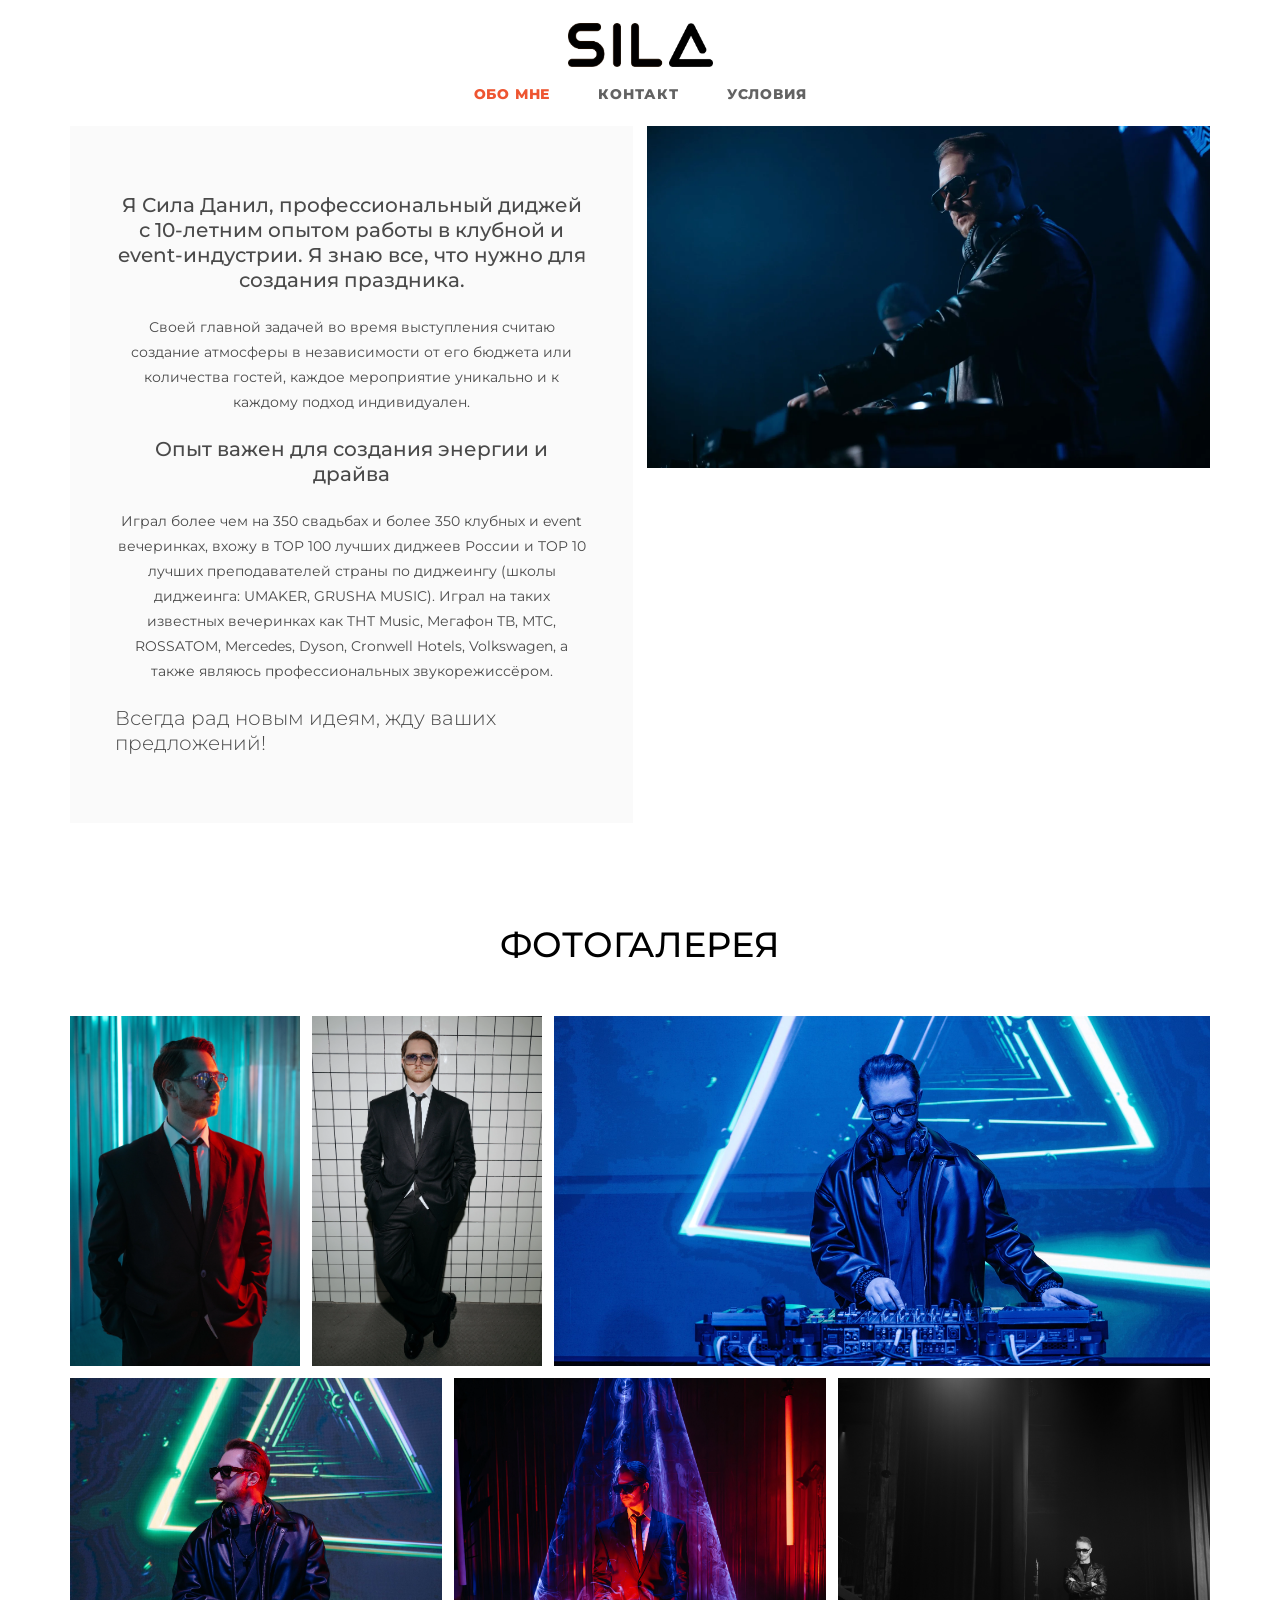
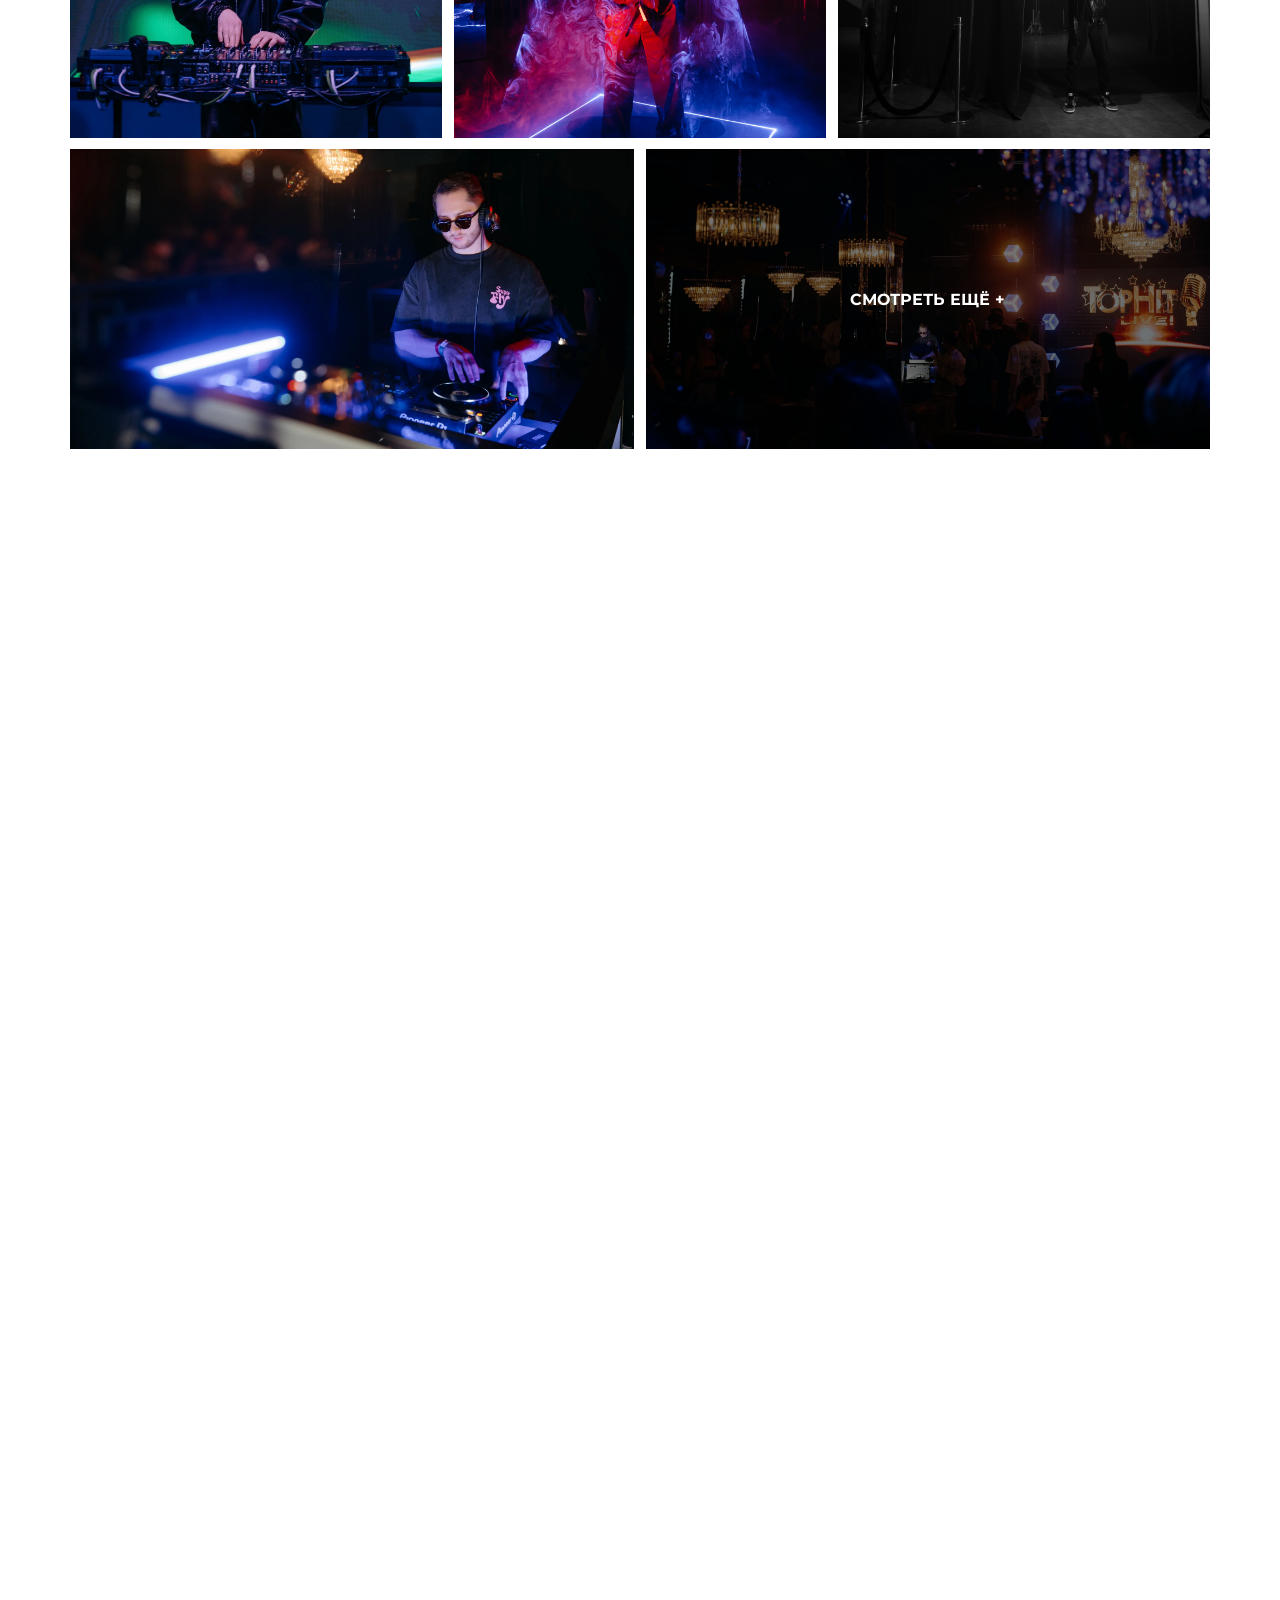
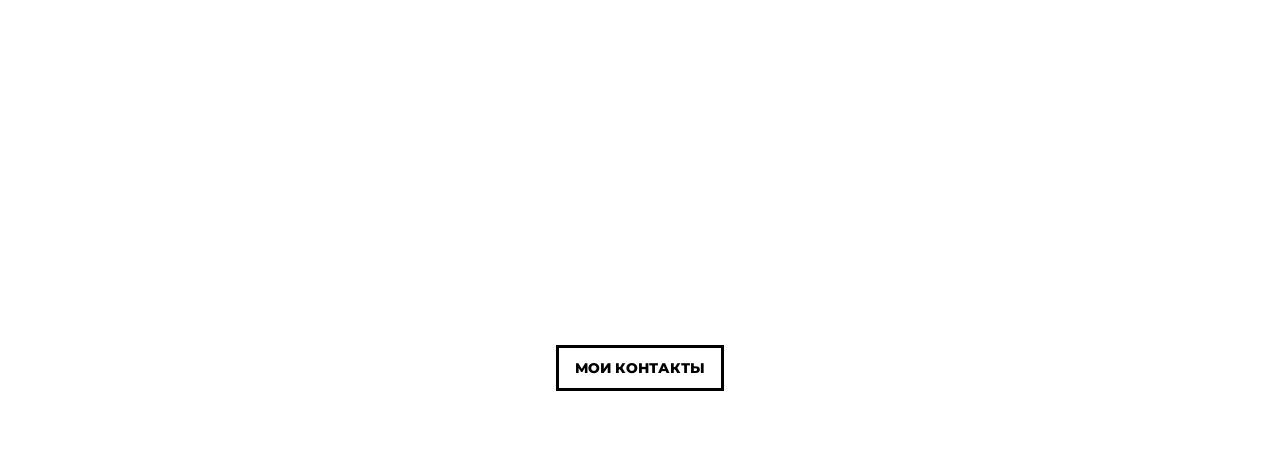
==== about.html @ d79b9856 "Update about.html" ====
<!DOCTYPE html>
<html lang="ru">
<head>
    <meta charset="UTF-8"/>
    <meta name="viewport" content="width=device-width, initial-scale=1.0"/>
    <link rel="shortcut icon" href="img/icons/favicon.png" type="image/x-icon"/>
    <link rel="stylesheet" href="css/footer-header.css"/>
    <link rel="stylesheet" href="css/reset.css"/>
    <link rel="stylesheet" href="css/fonts.css"/>
    <link rel="stylesheet" href="css/about.css?v=00"/>
    <link rel="stylesheet" href="css/general.css"/>
    <title>Обо мне</title>
</head>
<body class="document">
    <header class="head fade-up">
        <div class="container container-head">
            <div class="block mobile"></div>

            <a href="index.html" class="logo"></a>

            <nav class="nav-links desktop">
                <a data-i18n="navLinkAbout" href="about.html" class="nav-link-item nav-link-active e-targer">обо мне</a>
                <a data-i18n="navLinkContact" href="contact.html" class="nav-link-item">контакт</a>
                <a data-i18n="navLinkOrder" href="price.html" class="nav-link-item">условия</a>
            </nav>

            <div class="btn-burger-menu mobile">
                <div class="line line1"></div>
                <div class="line line2"></div>
                <div class="line line2-clone"></div>
                <div class="line line3"></div>
            </div>

            <nav class="nav-links mobile">
                <a href="about.html" class="nav-link-item mt0 nav-link-active e-targer">обо мне</a>
                <a href="contact.html" class="nav-link-item">контакт</a>
                <a href="price.html" class="nav-link-item">условия</a>
            </nav>
        </div>
    </header>

    <main class="main-wrapp">
        <div class="container">
            <div class="about">
                <div class="left-side scrollbox fade-up">
                    <p class="text">
                        <span>
                            Я Сила Данил, профессиональный диджей с 10-летним опытом работы в клубной и
                            event-индустрии. Я знаю все, что нужно для создания праздника.
                        </span>
                        Своей главной задачей во время выступления считаю создание атмосферы в независимости
                        от его бюджета или количества гостей, каждое мероприятие уникально и к каждому подход
                        индивидуален.
                        <span>
                            Опыт важен для создания энергии и драйва
                        </span>
                        Играл более чем на 350 свадьбах и более 350 клубных и event вечеринках, вхожу в TOP 100
                        лучших диджеев России и TOP 10 лучших преподавателей страны по диджеингу (школы диджеинга:
                        UMAKER, GRUSHA MUSIC). Играл на таких известных вечеринках как TНT Music, Мегафон ТВ, МТС,
                        ROSSATOM, Mercedes, Dyson, Cronwell Hotels, Volkswagen, а также являюсь
                        профессиональных звукорежиссёром.
                        <span>
                            Всегда рад новым идеям, жду ваших предложений!
                        </span>
                    </p>
                </div>

                <div class="right-side fade-up">
                    <div class="photo"></div>

                    <video class="video" autoplay loop muted playsinline preload="metadata">
                        <source src="videos/video-about.mp4">
                    </video>

                </div>
            </div>

            <h2 class="title title-gallery fade-up">
                Фотогалерея
            </h2>
            
            <div class="modal">

                <img class="lightbox__image current-image" src="" alt="">
                <img class="lightbox__image next-image" src="" alt="">

                <div class="lightbox__arrow lightbox__arrow_left">
                    <span><</span>
                </div>

                <div class="lightbox__arrow lightbox__arrow_right">
                    <span>></span>
                </div>

                <div class="modal__btn-close"></div>

            </div>

            <div class="gallery">
                <div class="wrap-photo photo-w278 fade-up">
                    <img src="img/gallery/1.webp" class="photo-focus-top photo-gallery" alt="DJ Sila" loading="lazy">
                </div>
                <div class="wrap-photo photo-w278 fade-up">
                    <img src="img/gallery/2.webp" class="photo-focus-top photo-gallery" alt="DJ Sila" loading="lazy">
                </div>
                <div class="wrap-photo photo-w555 fade-up">
                    <img src="img/gallery/3.webp" class="photo-focus-bottom photo-gallery" alt="DJ Sila" loading="lazy">
                </div>
                <div class="wrap-photo photo-w370  fade-up">
                    <img src="img/gallery/4.webp" class="photo-focus-bottom photo-gallery" alt="DJ Sila" loading="lazy">
                </div>
                <div class="wrap-photo photo-w370  fade-up">
                    <img src="img/gallery/5.webp" class="photo-gallery" alt="DJ Sila" loading="lazy">
                </div>
                <div class="wrap-photo photo-w370  fade-up">
                    <img src="img/gallery/6.webp" class="photo-focus-bottom-right photo-gallery" alt="DJ Sila" loading="lazy">
                </div>
                <div class="wrap-photo photo-w562-5  fade-up">
                    <img src="img/gallery/7.webp" class="photo-focus-bottom-right photo-gallery" alt="DJ Sila" loading="lazy">
                </div>
                <div class="wrap-photo photo-w562-5 fade-up show-more-item">
                    <img src="img/gallery/8.webp" class="photo-focus-bottom photo-gallery" alt="DJ Sila" loading="lazy">

                        <div class="show-more-overlay">
                            <span>Смотреть ещё +</span>
                        </div>
                </div>
                <div class="wrap-photo photo-w278  fade-up">
                    <img src="img/gallery/9.webp" class="photo-gallery" alt="DJ Sila" loading="lazy">
                </div>
                <div class="wrap-photo photo-w278  fade-up">
                    <img src="img/gallery/10.webp" class="photo-focus-top photo-gallery" alt="DJ Sila" loading="lazy">
                </div>
                <div class="wrap-photo photo-w555  fade-up">
                    <img src="img/gallery/11.webp" class="photo-gallery" alt="DJ Sila" loading="lazy">
                </div>
                <div class="wrap-photo photo-w370  fade-up">
                    <img src="img/gallery/12.webp" class="photo-gallery" alt="DJ Sila" loading="lazy">
                </div>
                <div class="wrap-photo photo-w370  fade-up">
                    <img src="img/gallery/13.webp" class="photo-gallery" alt="DJ Sila" loading="lazy">
                </div>
                <div class="wrap-photo photo-w370  fade-up">
                    <img src="img/gallery/14.webp" class="photo-gallery" alt="DJ Sila" loading="lazy">
                </div>
                <div class="wrap-photo photo-w370  fade-up">
                    <img src="img/gallery/15.webp" class="photo-gallery" alt="DJ Sila" loading="lazy">
                </div>
                <div class="wrap-photo photo-w370  fade-up">
                    <img src="img/gallery/16.webp" class="photo-focus-bottom photo-gallery" alt="DJ Sila" loading="lazy">
                </div>
                <div class="wrap-photo photo-w370  fade-up">
                    <img src="img/gallery/17.webp" class="photo-gallery" alt="DJ Sila" loading="lazy">
                </div>
                <div class="wrap-photo photo-w370  fade-up">
                    <img src="img/gallery/18.webp" class="photo-gallery" alt="DJ Sila" loading="lazy">
                </div>
                <div class="wrap-photo photo-w370  fade-up">
                    <img src="img/gallery/19.webp" class="photo-gallery" alt="DJ Sila" loading="lazy">
                </div>
                <div class="wrap-photo photo-w370  fade-up">
                    <img src="img/gallery/20.webp" class="photo-gallery" alt="DJ Sila" loading="lazy">
                </div>
                <div class="wrap-photo photo-w370  fade-up">
                    <img src="img/gallery/21.webp" class="photo-gallery" alt="DJ Sila" loading="lazy">
                </div>
                <div class="wrap-photo photo-w370  fade-up">
                    <img src="img/gallery/22.webp" class="photo-gallery" alt="DJ Sila" loading="lazy">
                </div>
                <div class="wrap-photo photo-w370  fade-up">
                    <img src="img/gallery/23.webp" class="photo-gallery" alt="DJ Sila" loading="lazy">
                </div>
            </div>

            <h2 class="title title-gallery fade-up">
                Видео
            </h2>

            <div class="video-gallery">

                <div class="wrap-video fade-up video-item"
                    data-video="9d7d07200915eac4ce1150c1997c81b5">

                    <img src="img/cover-inside-we.jpg" alt="">
                    <div class="play-btn">▶</div>

                </div>


                <div class="wrap-video fade-up video-item"
                    data-video="7af74c5803bb6a4952a223ba2c4b180e">

                    <img src="img/cover-sila-top100.jpg" alt="">
                    <div class="play-btn">▶</div>

                </div>


                <div class="wrap-video fade-up video-item"
                    data-video="c9f09fd4026834b654fbc421249d2df6">

                    <img src="img/cover-sila-live-set.jpg" alt="">
                    <div class="play-btn">▶</div>

                </div>

            </div>

        </div>
    </main>
    
    <footer class="footer">
        <div class="container container-footer">
            <a href="contact.html" class="btn-contact">мои контакты</a>
        </div>
    </footer>

    <script src="js/gallery.js?v=8222"></script>
    <script src="js/video-gallery.js"></script>
    <script src="js/main.js"></script>
</body>
</html>
---- css/footer-header.css ----
html {
    scroll-behavior: smooth;
}

.fade-up {
  opacity: 0;
  transform: translateY(20px);
  transition: all 0.6s ease;
}

.fade-up.show {
  opacity: 1;
  transform: translateY(0);
}

.container {
    max-width: 1170px;
    padding: 0 15px;
    margin: auto;
}

.head {
    position: fixed;
    top: 0;
    left: 0;
    padding: 20px 0;
    width: 100%;
    background-color: rgba(255, 255, 255, .95);
    z-index: 999;
}

.head-open-menu {
    height: 100%;
}

.logo {
    width: 145px;
    height: 50px;
    background-image: url(../img/logo.png);
    background-position: center;
    background-repeat: no-repeat;
    background-size: contain;
    display: block;
    margin: auto;
    margin-bottom: 15px;
}

.nav-links {
    display: flex;
    justify-content: center;
    align-items: center;
    width: 100%;
}

.nav-link-item {
    text-transform: uppercase;
    margin-right: 48px;
    font-size: 14px;
    font-weight: 800;
    letter-spacing: 0.8px;
    color: #636363;
    transition: all linear 0.5s;
}

.nav-link-active {
    color: #ee5531;
}

.nav-link-item:hover {
    color: #ee5531;
    transition: all linear 0.5s;
}

.nav-link-item:last-child {
    margin-right: 0;
}



.main-wrapp {
    padding-top: 126px;
}

.main-title, .text, .copyter, .title, .title-contact, .correct-price, .detail, .title-col {
    cursor: default;
}



.btn-contact {
    border: 3px solid black;
    text-align: center;
    padding: 11px 16px;
    font-size: 14px;
    text-transform: uppercase;
    font-weight: 800;
    transition: all linear 0.4s;
}

.btn-contact:hover {
    background-color: black;
    border: 3px solid black;
    color: white;
    transition: all linear 0.4s;
}

.footer {
    padding-bottom: 80px;
}

.container-footer {
    display: flex;
    flex-direction: column;
    align-items: center;
}

.list-lang {
    display: flex;
    align-items: center;
    margin-bottom: 38px;
    margin-top: 38px;
    font-size: 14px;
    font-weight: 400;
}

.list-lang-item {
    text-transform: uppercase;
    color: #636363;
    transition: 0.5s;
}

.list-lang-item:hover {
    color: black;
    transition: 0.5s;
}

.list-lang-active {
    color: black;
}

.list-lang-hyphen {
    margin: 0 5px;
    cursor: default;
}

.list-soc {
    display: block;
    text-align: center;
    margin-left: auto;
    margin-right: auto;
    margin-bottom: 38px;
}

.list-soc-item {
    font-size: 14px;
    font-weight: 400;
    text-transform: uppercase;
    margin-right: 20px;
    transition: all linear 0.5s;
    display: inline-block;
}

.list-soc-item:last-child {
    margin-right: 0;
}

.list-soc-item:hover {
    color: #ee5531;
    transition: all linear 0.5s;
}

.copyter {
    font-size: 14px;
    color: #a3a3a3;
    font-weight: 300;
    text-align: center;
}

.hidden-body {
    overflow: hidden;
}



@media screen and (max-width: 940px) {
    .desktop{display:none!important;}
    .scrollbox{overflow:auto;overflow:-moz-scrollbars-none!important;}
    .scrollbox::-webkit-scrollbar{display:none;}
}

@media screen and (max-width: 640px) {
    .main-wrapp {
        padding-top: 90px;
    }

    .container-head {
        display: flex;
        justify-content: space-between;
        align-items: center;
    }

    .logo {
        position: relative;
        margin-bottom: 0;
        z-index: 3;
    }

    .logo-white {
        background-image: url(../img/logo-white.png);
    }

    .block {
        width: 26px;
        height: 16px;
    }

    .btn-burger-menu {
        position: relative;
        z-index: 10000;
        width: 26px;
        height: 16px;
    }

    .line {
        position: absolute;
        width: 26px;
        height: 2px;
        background-color: black;
        left: 0;
        transition: all .5s;
    }

    .line-white {
        background-color: white;
    }

    .line1 {
        top: 0;
    }

    .line2 {
        top: 7px;
    }

    .line2-clone {
        top: 7px;
    }

    .line3 {
        top: 14px;
    }

    .line-close2-clone {
        transform: rotate(45deg);
    }

    .line-close2 {
        transform: rotate(-45deg);
    }

    .hide-line {
        opacity: 0;
    }

    .nav-links {
        position: fixed;
        width: 100%;
        height: 100%;
        top: 0;
        left: 0;
        background-color: black;
        opacity: 0;
        visibility: hidden;
        pointer-events: none;
        display: flex;
        flex-direction: column;
        align-items: center;
        transition: 0.5s;
    }

    .nav-link-item {
        margin: 0;
        margin-bottom: 25px;
        color: white;
        font-size: 25px;
    }

    .nav-link-active {
        color: #ee5531;
    }

    .mt0 {
        margin-top: 50px;
    }

    .show-mobile-menu {
        opacity: 1;
        visibility: visible;
        pointer-events: all;
        background-color: black;
    }
}

@media screen and (max-width: 400px) {
    .list-soc {
        display: flex;
        justify-content: center;
        flex-wrap: wrap;
        margin-left: -10px;
        margin-right: -10px;
        margin-top: -10px;
    }

    .list-soc-item {
        margin-left: 10px;
        margin-right: 10px;
        margin-top: 10px;
    }

    .list-soc-item:last-child {
        margin-right: 10px;
    }
}


@media screen and (min-width:941px){
    .mobile{display:none!important;}
}
---- css/fonts.css ----
@font-face {
    font-family: "Futura PT Heavy";
    src: url('../fonts/FuturaPT-Heavy.ttf');
    font-weight: normal;
    font-style: normal;
}

@font-face {
    font-family: "Futura PT Bold";
    src: url('../fonts/FuturaPT-Bold.ttf');
    font-weight: normal;
    font-style: normal;
}

@font-face {
    font-family: "Futura PT Book";
    src: url('../fonts/FuturaPT-Book.ttf');
    font-weight: normal;
    font-style: normal;
}

@font-face {
    font-family: "Futura PT Light";
    src: url('../fonts/FuturaPT-Light.ttf');
    font-weight: normal;
    font-style: normal;
}

@font-face {
    font-family: "Futura PT Medium";
    src: url('../fonts/FuturaPT-Medium.ttf');
    font-weight: normal;
    font-style: normal;

}

/* montserrat-300 - cyrillic_latin */
@font-face {
  font-display: swap; /* Check https://developer.mozilla.org/en-US/docs/Web/CSS/@font-face/font-display for other options. */
  font-family: 'Montserrat';
  font-style: normal;
  font-weight: 300;
  src: url('../fonts/montserrat-v31-cyrillic_latin-300.woff2') format('woff2'); /* Chrome 36+, Opera 23+, Firefox 39+, Safari 12+, iOS 10+ */
}
/* montserrat-regular - cyrillic_latin */
@font-face {
  font-display: swap; /* Check https://developer.mozilla.org/en-US/docs/Web/CSS/@font-face/font-display for other options. */
  font-family: 'Montserrat';
  font-style: normal;
  font-weight: 400;
  src: url('../fonts/montserrat-v31-cyrillic_latin-regular.woff2') format('woff2'); /* Chrome 36+, Opera 23+, Firefox 39+, Safari 12+, iOS 10+ */
}
/* montserrat-500 - cyrillic_latin */
@font-face {
  font-display: swap; /* Check https://developer.mozilla.org/en-US/docs/Web/CSS/@font-face/font-display for other options. */
  font-family: 'Montserrat';
  font-style: normal;
  font-weight: 500;
  src: url('../fonts/montserrat-v31-cyrillic_latin-500.woff2') format('woff2'); /* Chrome 36+, Opera 23+, Firefox 39+, Safari 12+, iOS 10+ */
}
/* montserrat-700 - cyrillic_latin */
@font-face {
  font-display: swap; /* Check https://developer.mozilla.org/en-US/docs/Web/CSS/@font-face/font-display for other options. */
  font-family: 'Montserrat';
  font-style: normal;
  font-weight: 700;
  src: url('../fonts/montserrat-v31-cyrillic_latin-700.woff2') format('woff2'); /* Chrome 36+, Opera 23+, Firefox 39+, Safari 12+, iOS 10+ */
}
/* montserrat-800 - cyrillic_latin */
@font-face {
  font-display: swap; /* Check https://developer.mozilla.org/en-US/docs/Web/CSS/@font-face/font-display for other options. */
  font-family: 'Montserrat';
  font-style: normal;
  font-weight: 800;
  src: url('../fonts/montserrat-v31-cyrillic_latin-800.woff2') format('woff2'); /* Chrome 36+, Opera 23+, Firefox 39+, Safari 12+, iOS 10+ */
}

body {
    font-family: "Montserrat", sans-serif;
    font-weight: 400;
}
---- css/about.css ----
.about {
    display: flex;
    justify-content: space-between;
    margin-bottom: 100px;
}

.left-side {
    width: 563px;
    background-color: #fafafa;
    padding: 45px;
    display: flex;
    justify-content: center;
    align-items: center;
}

.text {
    text-align: center;
    line-height: 25px;
    color: #4a4a4a;
    font-weight: 400;
    font-size: 14px;
}

.text span {
    font-weight: 500;
    font-size: 20px;
    display: block;
    margin: 22px 0;
}

.text span:last-child {
    font-weight: 300;
    text-align: left;
}

.right-side {
    position: relative;
    width: 563px;
}

.photo {
    position: absolute;
    top: 0;
    left: 0;
    width: 100%;
    height: 49%;
    background-image: url(../img/sila.webp);
    background-position: 50% -20px;
    background-repeat: no-repeat;
    background-size: cover;
}

.video {
    position: absolute;
    bottom: 0;
    left: 0;
    width: 100%;
    height: 49%;
    object-fit: cover;
}

.title {
    font-size: 35px;
    text-align: center;
    text-transform: uppercase;
    font-weight: 500;
    margin-bottom: 50px;
}

.gallery {
    margin-bottom: 100px;
}

.gallery {
    margin-top: -15px;
    margin-right: -1%;
    display: flex;
    justify-content: center;
    flex-wrap: wrap;
    align-items: center;
}

.wrap-photo {
    position: relative;
    overflow: hidden;
    margin-top: 15px;
    margin-right: 1%;
}

.video-gallery {
    margin-bottom: 80px;
}

.wrap-photo::after {
    position: absolute;
    content: '';
    height: 100%;
    width: 100%;
    top: 0;
    left: 0;
    pointer-events: none;
    transition: 1s;
}

.wrap-photo:hover::after {
    background-color: rgba(0, 0, 0, 0.5);
    transition: 1s;
}

.photo-gallery:hover {
    transform: scale(1.2);
    transition: 1s;
}

.photo-gallery {
    position: absolute;
    top: 0;
    left: 0;
    width: 100%;
    height: 100%;
    cursor: url('../img/icons/magnifier.png'), pointer;
    transition: 1s;
    object-fit: cover;
}

.gallery {
    margin-top: -1%;
}

.wrap-photo {
    margin-top: 1%;
}

.photo-w555 {
    width: 57%;
    height: 350px;
}

.photo-w278 {
    width: 20%;
    height: 350px;
}

.photo-w370 {
    width: 32.333333333333%;
    height: 360px;
}

.photo-w562-5 {
    width: 49%;
    height: 300px;
}

.photo-focus-bottom-right {
    object-position: right bottom;
}

.photo-focus-bottom {
    object-position: bottom;
}

.photo-focus-top {
    object-position: top;
}


.wrap-video {
    position: relative;
    overflow: hidden;
    cursor: pointer;
    max-width: 800px;
    height: 400px;
    margin-left: auto;
    margin-right: auto;
    margin-bottom: 1%;
}

/* затемнение */

.wrap-video::after{
    content:"";

    position:absolute;

    top:0;
    left:0;

    width:100%;
    height:100%;

    background:rgba(0,0,0,0);

    transition:.4s;

    pointer-events:none;
}

/* наведение */

.wrap-video:hover::after{
    background:rgba(0,0,0,.45);
}


.wrap-video img{
    width:100%;
    height:405px;
    object-fit:cover;
    display:block;
}


.play-btn{
    position:absolute;

    top:50%;
    left:50%;

    transform:translate(-50%,-50%);

    width:80px;
    height:80px;

    border-radius:50%;

    border:2px solid white;

    display:flex;
    justify-content:center;
    align-items:center;

    font-size:30px;

    color:white;

    z-index:2;

    transition:.3s;
}

.wrap-video:hover .play-btn{
    transform:translate(-50%,-50%) scale(1.1);
}


.next-img {
    opacity: 1;
}

.prev-img {
    opacity: 0;
}

.lightbox__arrow {
  position: fixed;
  top: 0;
  height: 100%;
  width: 100px;
  cursor: pointer;
  user-select: none;
  display: flex;
  justify-content: center;
  align-items: center;
}

.lightbox__arrow > span {
    display: flex;
    justify-content: center;
    align-items: center;
}

.lightbox__arrow span {
    color: rgba(0, 0, 0, 0.5);
    transition: 0.2s;
    font-size: 24px;
    width: 50px;
    height: 50px;
    text-align: center;
    justify-content: center;
    
}

.lightbox__arrow:hover span {
    color: rgb(0, 0, 0);
    transition: 0.2s;
    font-size: 30px;
}

.lightbox__arrow_left {
  left:0;
}

.lightbox__arrow_right {
  right: 0;
}


.modal {
    position: fixed;
    inset: 0;
    background-color: rgba(255, 255, 255, .95);
    display: flex;
    justify-content: center;
    align-items: center;
    opacity: 0;
    visibility: hidden;
    transition:
        opacity 0.3s ease,
        visibility 0.3s ease;
    z-index: 1000;
    overflow: hidden;
}

.modal-show {
    opacity: 1;
    visibility: visible;
}

.modal{
    position:fixed;
    inset:0;

    overflow:hidden;

    display:flex;
    justify-content:center;
    align-items:center;

    background:rgba(255,255,255,.95);
}

.lightbox__image{

    position:absolute;

    max-width:90%;
    max-height:90%;

    object-fit:contain;

    transition:
    transform .45s cubic-bezier(.22,.61,.36,1);

    will-change:transform;
}

.current-image{
    transform:translateX(0);
}

.next-image{
    transform:translateX(150%);
}

.modal__btn-close {
    position: fixed;
    right: 0;
    top: 0;
    width: 100px;
    height: 100px;
    background-image: url('../img/icons/close-window.png');
    background-position: center;
    background-repeat: no-repeat;
    cursor: pointer;
    transition: 0.2s;
    z-index: 200000;
    opacity: 0.5;
}

.modal__btn-close:hover {
    background-image: url('../img/icons/close-window.png');
    opacity: 1;
}

.show-more-item {
    position: relative;
    cursor: pointer;
}

.show-more-overlay {
    position: absolute;
    inset: 0;
    display: flex;
    align-items: center;
    justify-content: center;
    background: rgba(0,0,0,0.55);
    color: #fff;
    font-size: 16px;
    opacity: 1;
    transition: 0.3s;
    font-weight: 700;
    text-transform: uppercase;
}

.show-more-item:hover .show-more-overlay {
    background: rgba(0,0,0,0.8);
}

.lightbox-clone{

    position:absolute;

    max-width:90%;
    max-height:90%;

    object-fit:contain;

    transition:
    transform .35s ease;

    z-index:999;
}


@media screen and (max-width: 940px) {
    .photo {
        background-position: 51%;
    }

    .photo-w555 {
        width: 49%;
    }

    .photo-w278 {
        width: 24%;
    }
}

@media screen and (max-width: 740px) {
    .photo-w555,.photo-w278,.photo-w562-5,.photo-w370 {
        width: 49.5%;
        height: 450px;
    }

    .modal__btn-close {
        background-color: rgba(255, 255, 255, 0.85);
        width: 40px;
        height: 40px;
        opacity: 1;
        right: 20px;
        top: 20px;
    }

    .lightbox__arrow {
        bottom: 30px;
        height: 40px;
        width: auto;
        top: auto;
    }

    .lightbox__arrow_left {
        left: 20px;
    }

    .lightbox__arrow_right {
        right: 20px;
    }

    .lightbox__arrow span {
        background-color: rgba(255, 255, 255, 0.85);
        width: 40px;
        height: 40px;
    }

    .lightbox__arrow:hover span {
        color: rgb(0, 0, 0);
        font-size: 24px;
        color: rgba(0, 0, 0, 0.5);
    }

    .lightbox__image {
        max-width: 100%;
    }
}

@media screen and (max-width: 640px) {
    .gallery {
        justify-content: center;
        margin-top: -14px;
    }

    .wrap-photo {
        margin-top: 14px;
    }

    .photo-w555,.photo-w278,.photo-w562-5,.photo-w370 {
        width: 100%;
    }
}
---- css/general.css ----
@media screen and (max-width: 1170px) {
    .left-side,.right-side {
        width: 49.5%;
    }

    .left-side {
        margin-right: 1%;
    }

}

@media screen and (max-width: 760px) {
    .left-side {
        padding: 45px 25px;
    }
}

@media screen and (max-width: 640px) {
    .about,.contact,.section {
        flex-wrap: wrap;
        flex-direction: column;
    }

    .left-side,.right-side {
        width: 100%;
    }

    .left-side {
        margin-right: 0;
        height: 286px;
        margin-bottom: 11.46px;
        height: auto;
    }

    .wrap-contact {
        display: flex;
        flex-direction: column;
        align-items: center;
    }

    .left-side-contact {
        height: auto;
        display: flex;
        justify-content: center;
    }

    .right-side {
        height: 572px;
    }

    .photo {
        background-position: center top;
    }

    .btn-next {
        margin-top: 45px;
    }

    .title {
        margin-bottom: 7px;
    }

    .title-gallery {
        margin-bottom: 50px;
    }
}
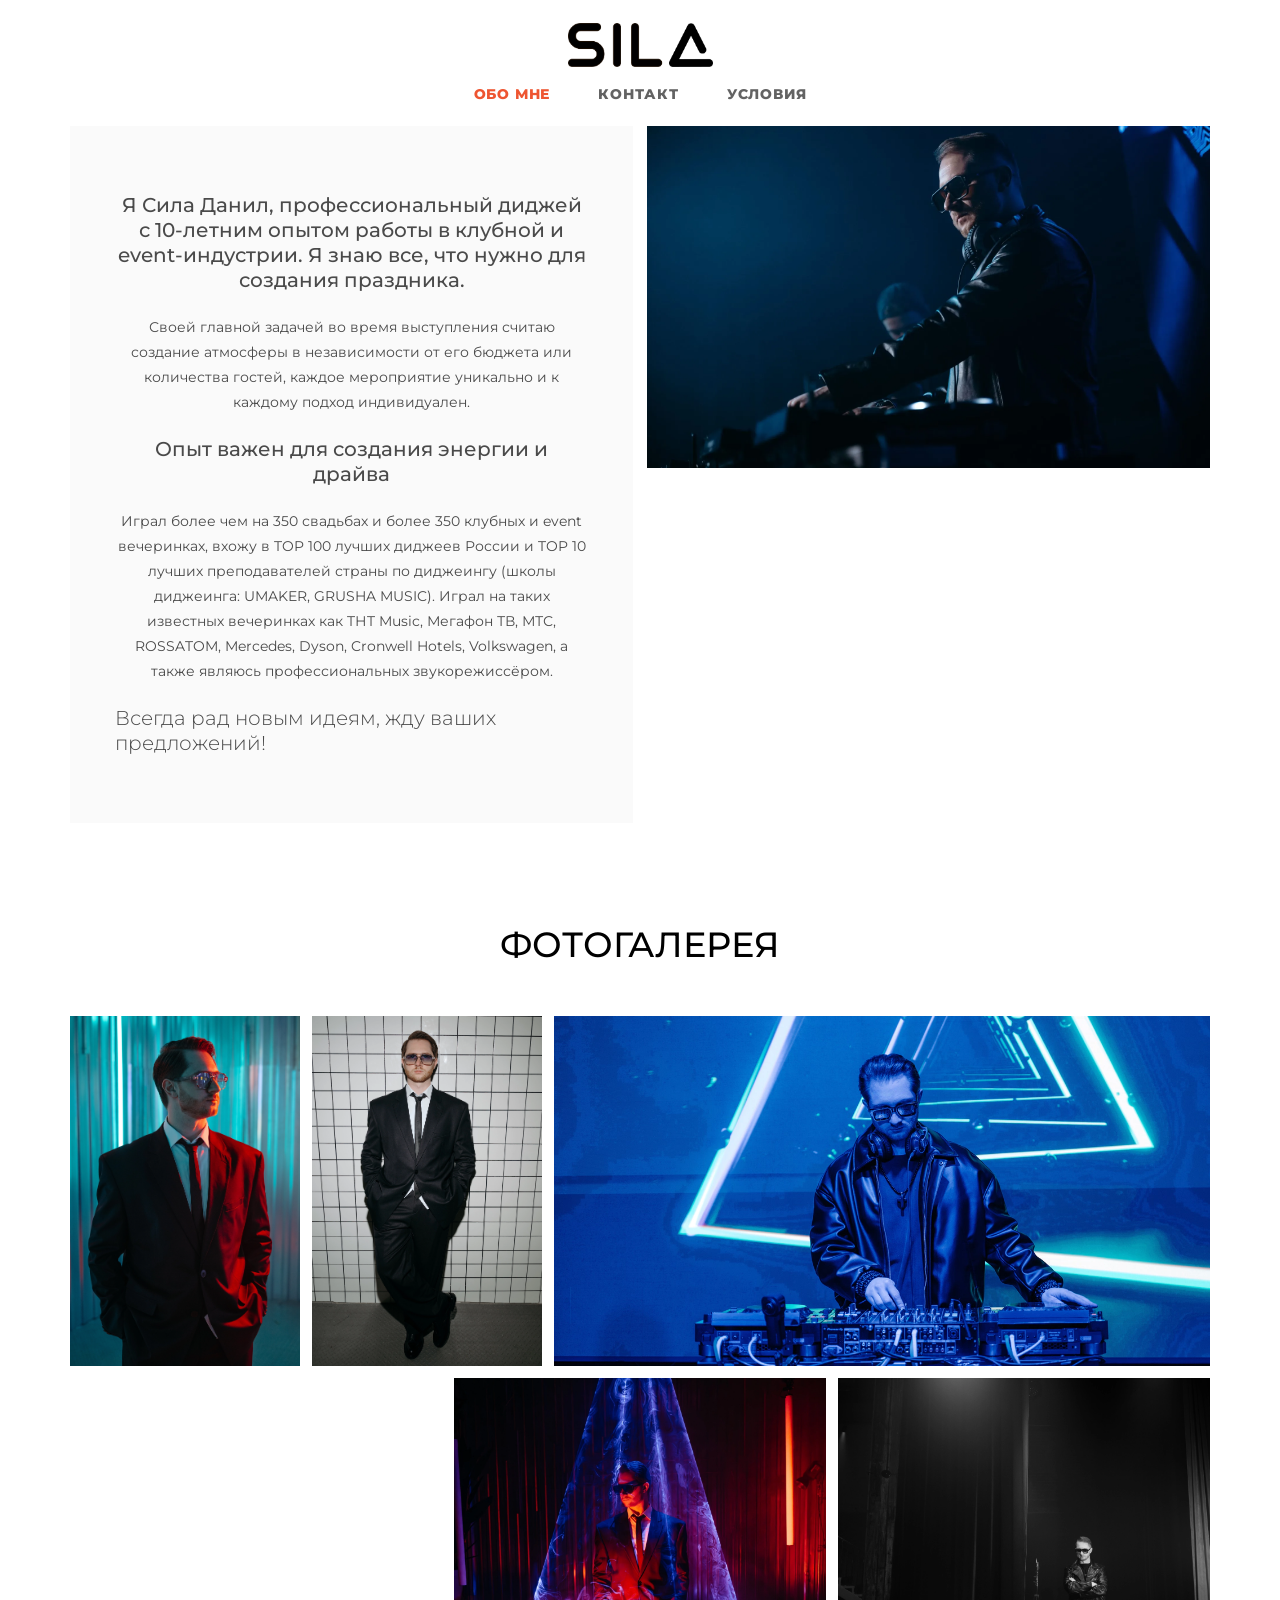
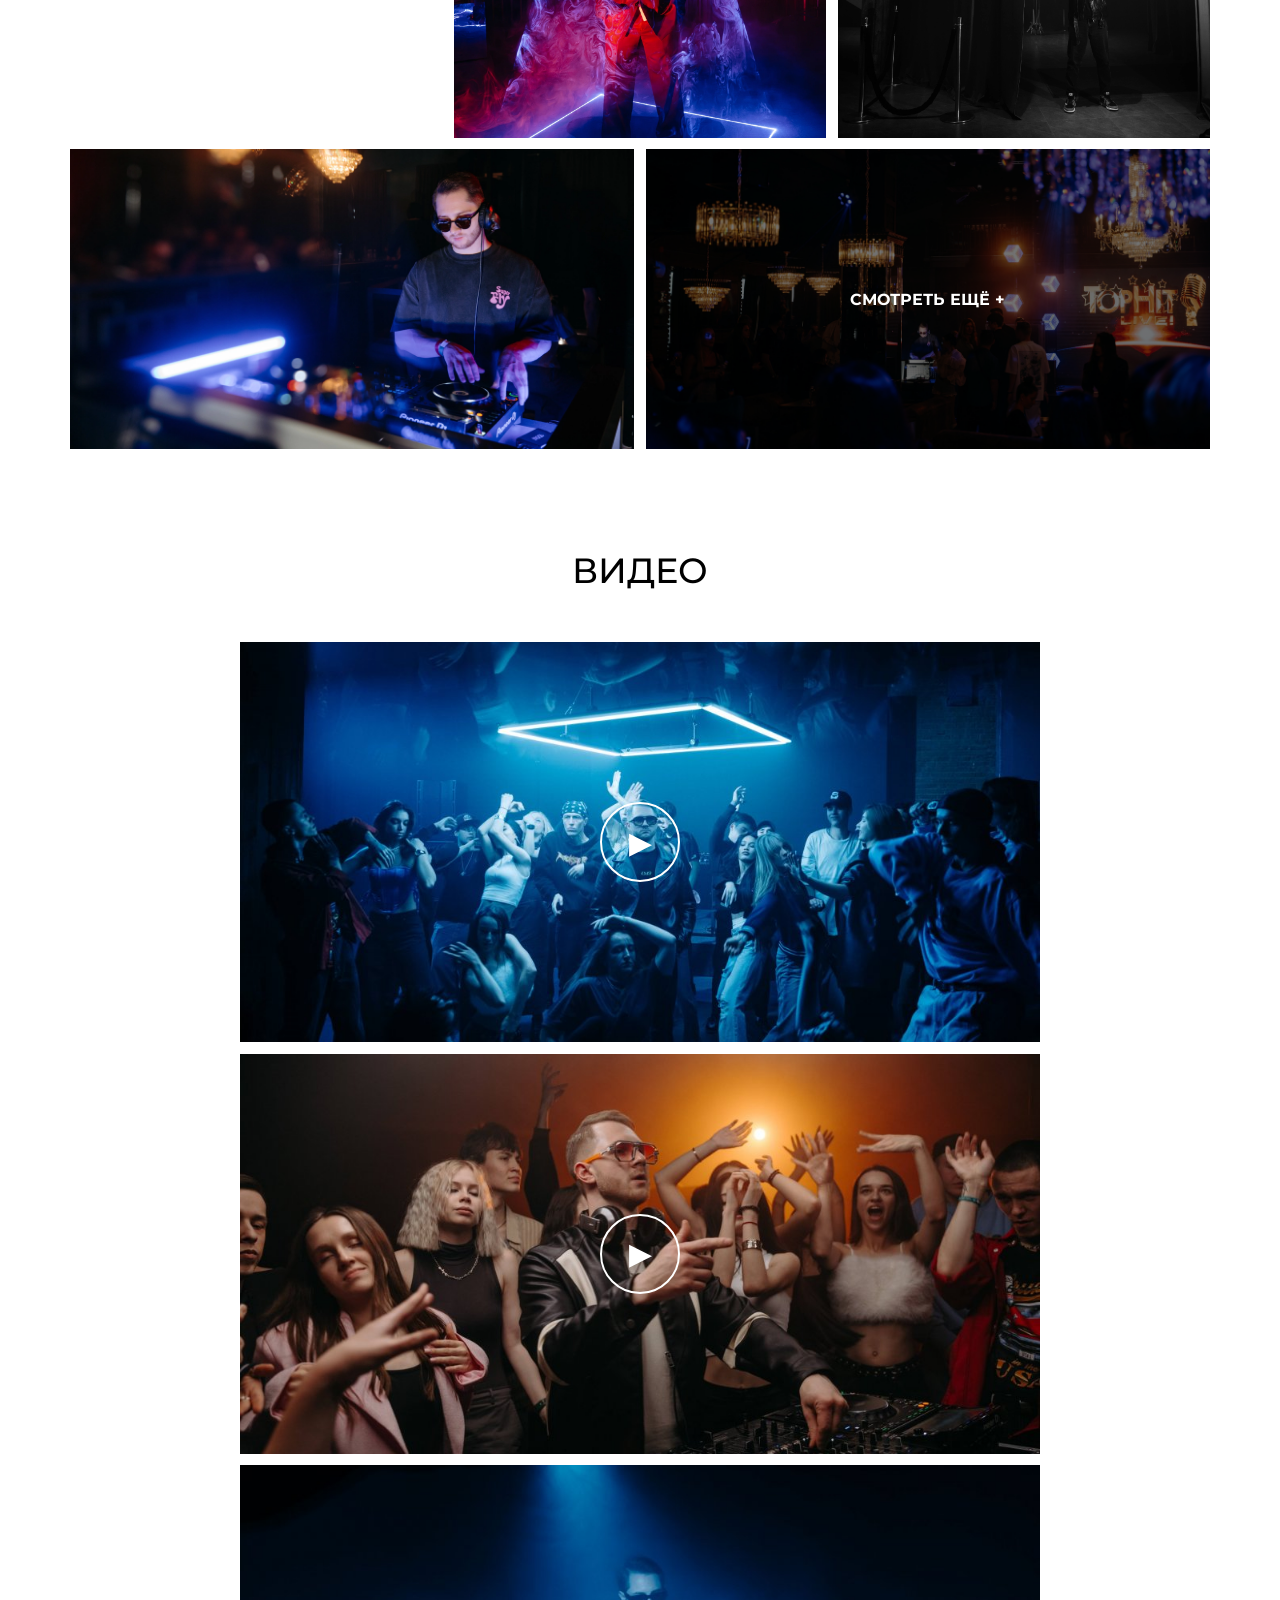
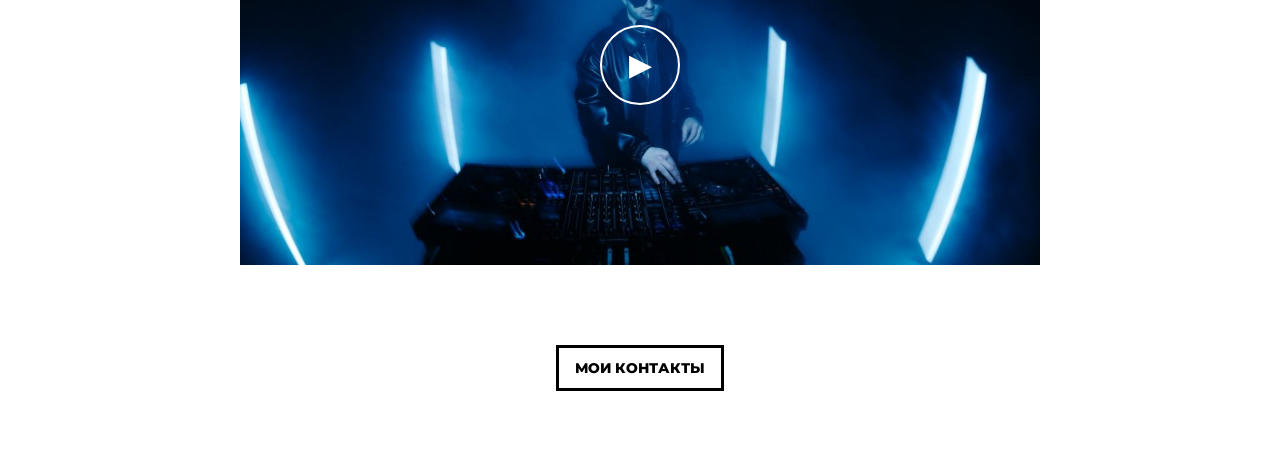
==== commit 42aeb11c: "Update about.html" ====
--- a/about.html
+++ b/about.html
@@ -7,7 +7,7 @@
     <link rel="stylesheet" href="css/footer-header.css"/>
     <link rel="stylesheet" href="css/reset.css"/>
     <link rel="stylesheet" href="css/fonts.css"/>
-    <link rel="stylesheet" href="css/about.css?v=00"/>
+    <link rel="stylesheet" href="css/about.css?v=997"/>
     <link rel="stylesheet" href="css/general.css"/>
     <title>Обо мне</title>
 </head>
@@ -98,77 +98,77 @@
 
             <div class="gallery">
                 <div class="wrap-photo photo-w278 fade-up">
-                    <img src="img/gallery/1.webp" class="photo-focus-top photo-gallery" alt="DJ Sila" loading="lazy">
+                    <img src="img/gallery/1.webp" class="photo-focus-top photo-gallery" alt="DJ Sila" loading="lazy" decoding="async">
                 </div>
                 <div class="wrap-photo photo-w278 fade-up">
-                    <img src="img/gallery/2.webp" class="photo-focus-top photo-gallery" alt="DJ Sila" loading="lazy">
+                    <img src="img/gallery/2.webp" class="photo-focus-top photo-gallery" alt="DJ Sila" loading="lazy" decoding="async">
                 </div>
                 <div class="wrap-photo photo-w555 fade-up">
-                    <img src="img/gallery/3.webp" class="photo-focus-bottom photo-gallery" alt="DJ Sila" loading="lazy">
-                </div>
-                <div class="wrap-photo photo-w370  fade-up">
-                    <img src="img/gallery/4.webp" class="photo-focus-bottom photo-gallery" alt="DJ Sila" loading="lazy">
+                    <img src="img/gallery/3.webp" class="photo-focus-bottom photo-gallery" alt="DJ Sila" loading="lazy" decoding="async">
+                </div>
+                <div class="wrap-photo photo-w370  fade-up">
+                    <img src="img/gallery/4.webp" class="photo-focus-bottom photo-gallery" alt="DJ Sila" loading="lazy" decoding="async">
                 </div>
                 <div class="wrap-photo photo-w370  fade-up">
                     <img src="img/gallery/5.webp" class="photo-gallery" alt="DJ Sila" loading="lazy">
                 </div>
                 <div class="wrap-photo photo-w370  fade-up">
-                    <img src="img/gallery/6.webp" class="photo-focus-bottom-right photo-gallery" alt="DJ Sila" loading="lazy">
+                    <img src="img/gallery/6.webp" class="photo-focus-bottom-right photo-gallery" alt="DJ Sila" loading="lazy" decoding="async">
                 </div>
                 <div class="wrap-photo photo-w562-5  fade-up">
-                    <img src="img/gallery/7.webp" class="photo-focus-bottom-right photo-gallery" alt="DJ Sila" loading="lazy">
+                    <img src="img/gallery/7.webp" class="photo-focus-bottom-right photo-gallery" alt="DJ Sila" loading="lazy" decoding="async">
                 </div>
                 <div class="wrap-photo photo-w562-5 fade-up show-more-item">
-                    <img src="img/gallery/8.webp" class="photo-focus-bottom photo-gallery" alt="DJ Sila" loading="lazy">
+                    <img src="img/gallery/8.webp" class="photo-focus-bottom photo-gallery" alt="DJ Sila" loading="lazy" decoding="async">
 
                         <div class="show-more-overlay">
                             <span>Смотреть ещё +</span>
                         </div>
                 </div>
                 <div class="wrap-photo photo-w278  fade-up">
-                    <img src="img/gallery/9.webp" class="photo-gallery" alt="DJ Sila" loading="lazy">
+                    <img src="img/gallery/9.webp" class="photo-gallery" alt="DJ Sila" loading="lazy" decoding="async">
                 </div>
                 <div class="wrap-photo photo-w278  fade-up">
-                    <img src="img/gallery/10.webp" class="photo-focus-top photo-gallery" alt="DJ Sila" loading="lazy">
+                    <img src="img/gallery/10.webp" class="photo-focus-top photo-gallery" alt="DJ Sila" loading="lazy" decoding="async">
                 </div>
                 <div class="wrap-photo photo-w555  fade-up">
-                    <img src="img/gallery/11.webp" class="photo-gallery" alt="DJ Sila" loading="lazy">
-                </div>
-                <div class="wrap-photo photo-w370  fade-up">
-                    <img src="img/gallery/12.webp" class="photo-gallery" alt="DJ Sila" loading="lazy">
-                </div>
-                <div class="wrap-photo photo-w370  fade-up">
-                    <img src="img/gallery/13.webp" class="photo-gallery" alt="DJ Sila" loading="lazy">
-                </div>
-                <div class="wrap-photo photo-w370  fade-up">
-                    <img src="img/gallery/14.webp" class="photo-gallery" alt="DJ Sila" loading="lazy">
-                </div>
-                <div class="wrap-photo photo-w370  fade-up">
-                    <img src="img/gallery/15.webp" class="photo-gallery" alt="DJ Sila" loading="lazy">
-                </div>
-                <div class="wrap-photo photo-w370  fade-up">
-                    <img src="img/gallery/16.webp" class="photo-focus-bottom photo-gallery" alt="DJ Sila" loading="lazy">
-                </div>
-                <div class="wrap-photo photo-w370  fade-up">
-                    <img src="img/gallery/17.webp" class="photo-gallery" alt="DJ Sila" loading="lazy">
-                </div>
-                <div class="wrap-photo photo-w370  fade-up">
-                    <img src="img/gallery/18.webp" class="photo-gallery" alt="DJ Sila" loading="lazy">
-                </div>
-                <div class="wrap-photo photo-w370  fade-up">
-                    <img src="img/gallery/19.webp" class="photo-gallery" alt="DJ Sila" loading="lazy">
-                </div>
-                <div class="wrap-photo photo-w370  fade-up">
-                    <img src="img/gallery/20.webp" class="photo-gallery" alt="DJ Sila" loading="lazy">
-                </div>
-                <div class="wrap-photo photo-w370  fade-up">
-                    <img src="img/gallery/21.webp" class="photo-gallery" alt="DJ Sila" loading="lazy">
-                </div>
-                <div class="wrap-photo photo-w370  fade-up">
-                    <img src="img/gallery/22.webp" class="photo-gallery" alt="DJ Sila" loading="lazy">
-                </div>
-                <div class="wrap-photo photo-w370  fade-up">
-                    <img src="img/gallery/23.webp" class="photo-gallery" alt="DJ Sila" loading="lazy">
+                    <img src="img/gallery/11.webp" class="photo-gallery" alt="DJ Sila" loading="lazy" decoding="async">
+                </div>
+                <div class="wrap-photo photo-w370  fade-up">
+                    <img src="img/gallery/12.webp" class="photo-gallery" alt="DJ Sila" loading="lazy" decoding="async">
+                </div>
+                <div class="wrap-photo photo-w370  fade-up">
+                    <img src="img/gallery/13.webp" class="photo-gallery" alt="DJ Sila" loading="lazy" decoding="async">
+                </div>
+                <div class="wrap-photo photo-w370  fade-up">
+                    <img src="img/gallery/14.webp" class="photo-gallery" alt="DJ Sila" loading="lazy" decoding="async">
+                </div>
+                <div class="wrap-photo photo-w370  fade-up">
+                    <img src="img/gallery/15.webp" class="photo-gallery" alt="DJ Sila" loading="lazy" decoding="async">
+                </div>
+                <div class="wrap-photo photo-w370  fade-up">
+                    <img src="img/gallery/16.webp" class="photo-focus-bottom photo-gallery" alt="DJ Sila" loading="lazy" decoding="async">
+                </div>
+                <div class="wrap-photo photo-w370  fade-up">
+                    <img src="img/gallery/17.webp" class="photo-gallery" alt="DJ Sila" loading="lazy" decoding="async">
+                </div>
+                <div class="wrap-photo photo-w370  fade-up">
+                    <img src="img/gallery/18.webp" class="photo-gallery" alt="DJ Sila" loading="lazy" decoding="async">
+                </div>
+                <div class="wrap-photo photo-w370  fade-up">
+                    <img src="img/gallery/19.webp" class="photo-gallery" alt="DJ Sila" loading="lazy" decoding="async">
+                </div>
+                <div class="wrap-photo photo-w370  fade-up">
+                    <img src="img/gallery/20.webp" class="photo-gallery" alt="DJ Sila" loading="lazy" decoding="async">
+                </div>
+                <div class="wrap-photo photo-w370  fade-up">
+                    <img src="img/gallery/21.webp" class="photo-gallery" alt="DJ Sila" loading="lazy" decoding="async">
+                </div>
+                <div class="wrap-photo photo-w370  fade-up">
+                    <img src="img/gallery/22.webp" class="photo-gallery" alt="DJ Sila" loading="lazy" decoding="async">
+                </div>
+                <div class="wrap-photo photo-w370  fade-up">
+                    <img src="img/gallery/23.webp" class="photo-gallery" alt="DJ Sila" loading="lazy" decoding="async">
                 </div>
             </div>
 
@@ -215,7 +215,7 @@
         </div>
     </footer>
 
-    <script src="js/gallery.js?v=8222"></script>
+    <script src="js/gallery.js?v=2"></script>
     <script src="js/video-gallery.js"></script>
     <script src="js/main.js"></script>
 </body>
--- a/css/footer-header.css
+++ b/css/footer-header.css
@@ -177,7 +177,9 @@
 }
 
 .hidden-body {
-    overflow: hidden;
+    overflow:hidden !important;
+    touch-action:none;
+    height:100vh;
 }
 
 
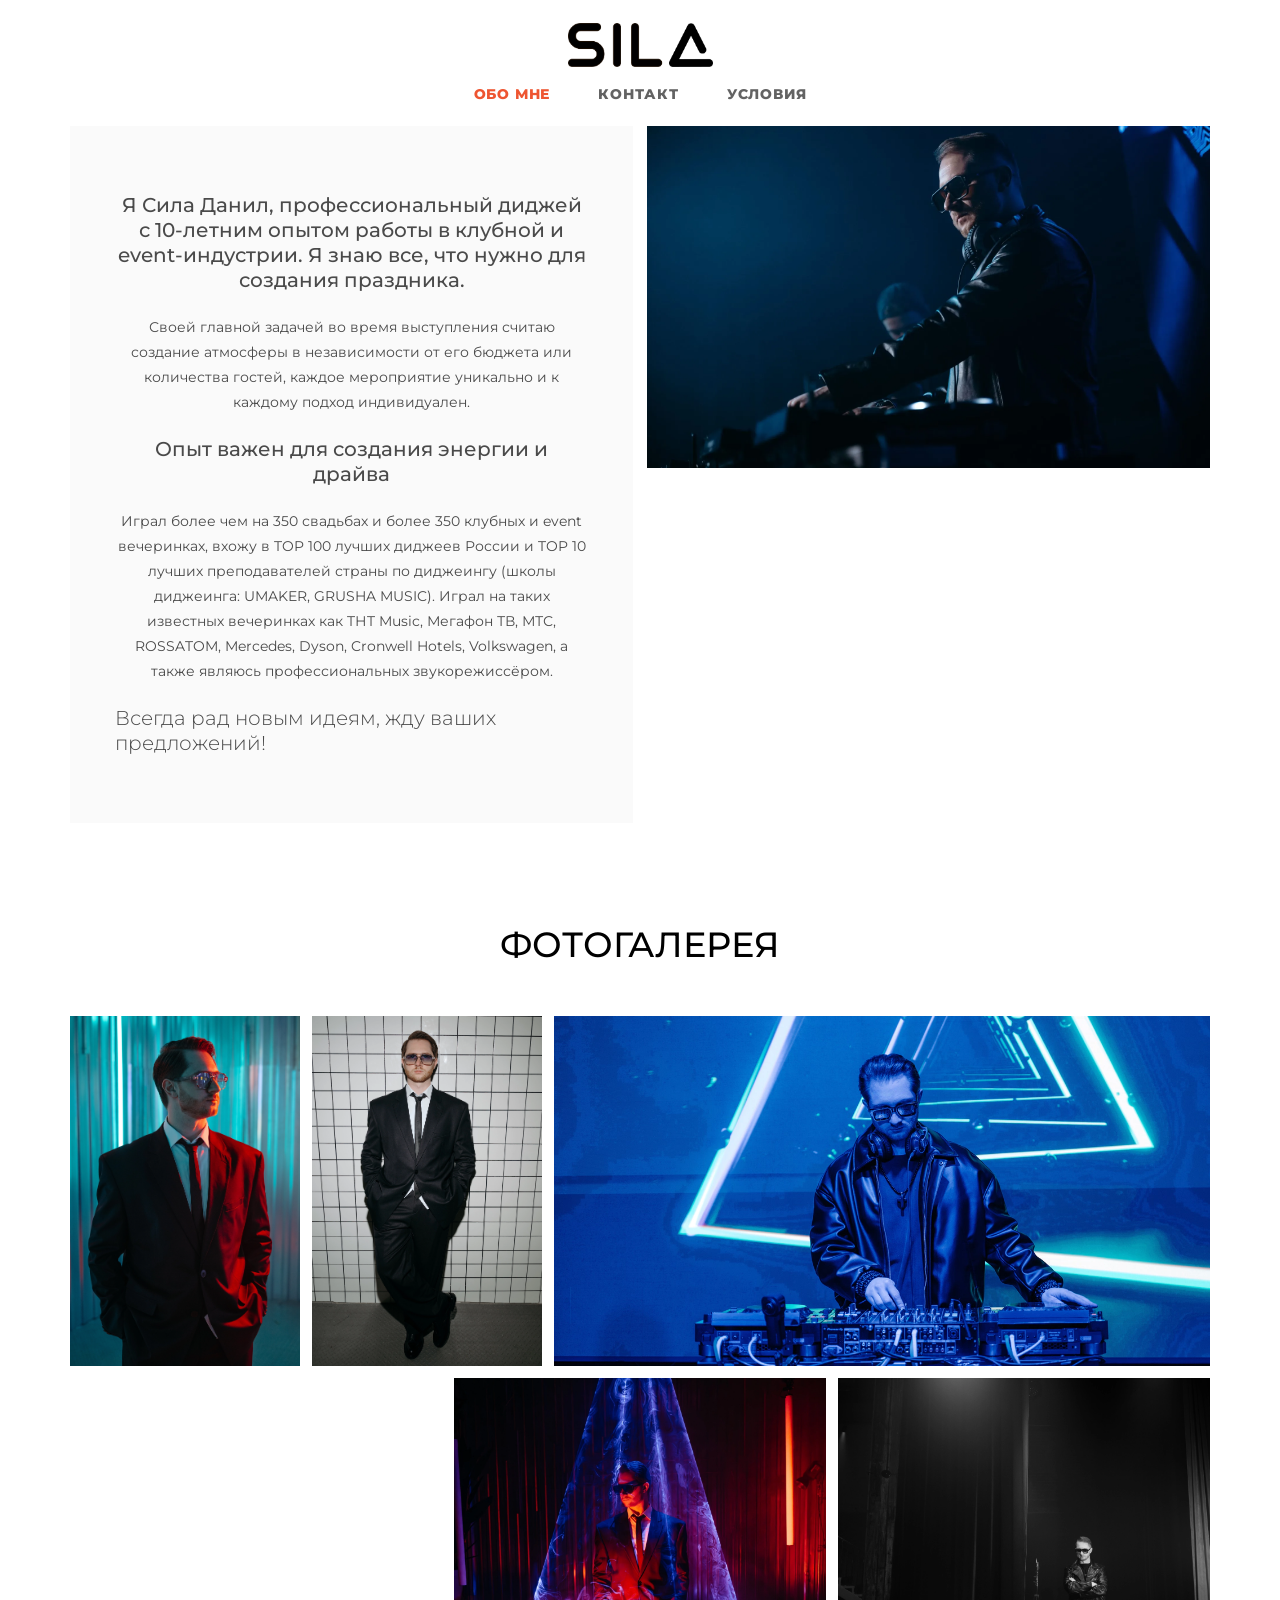
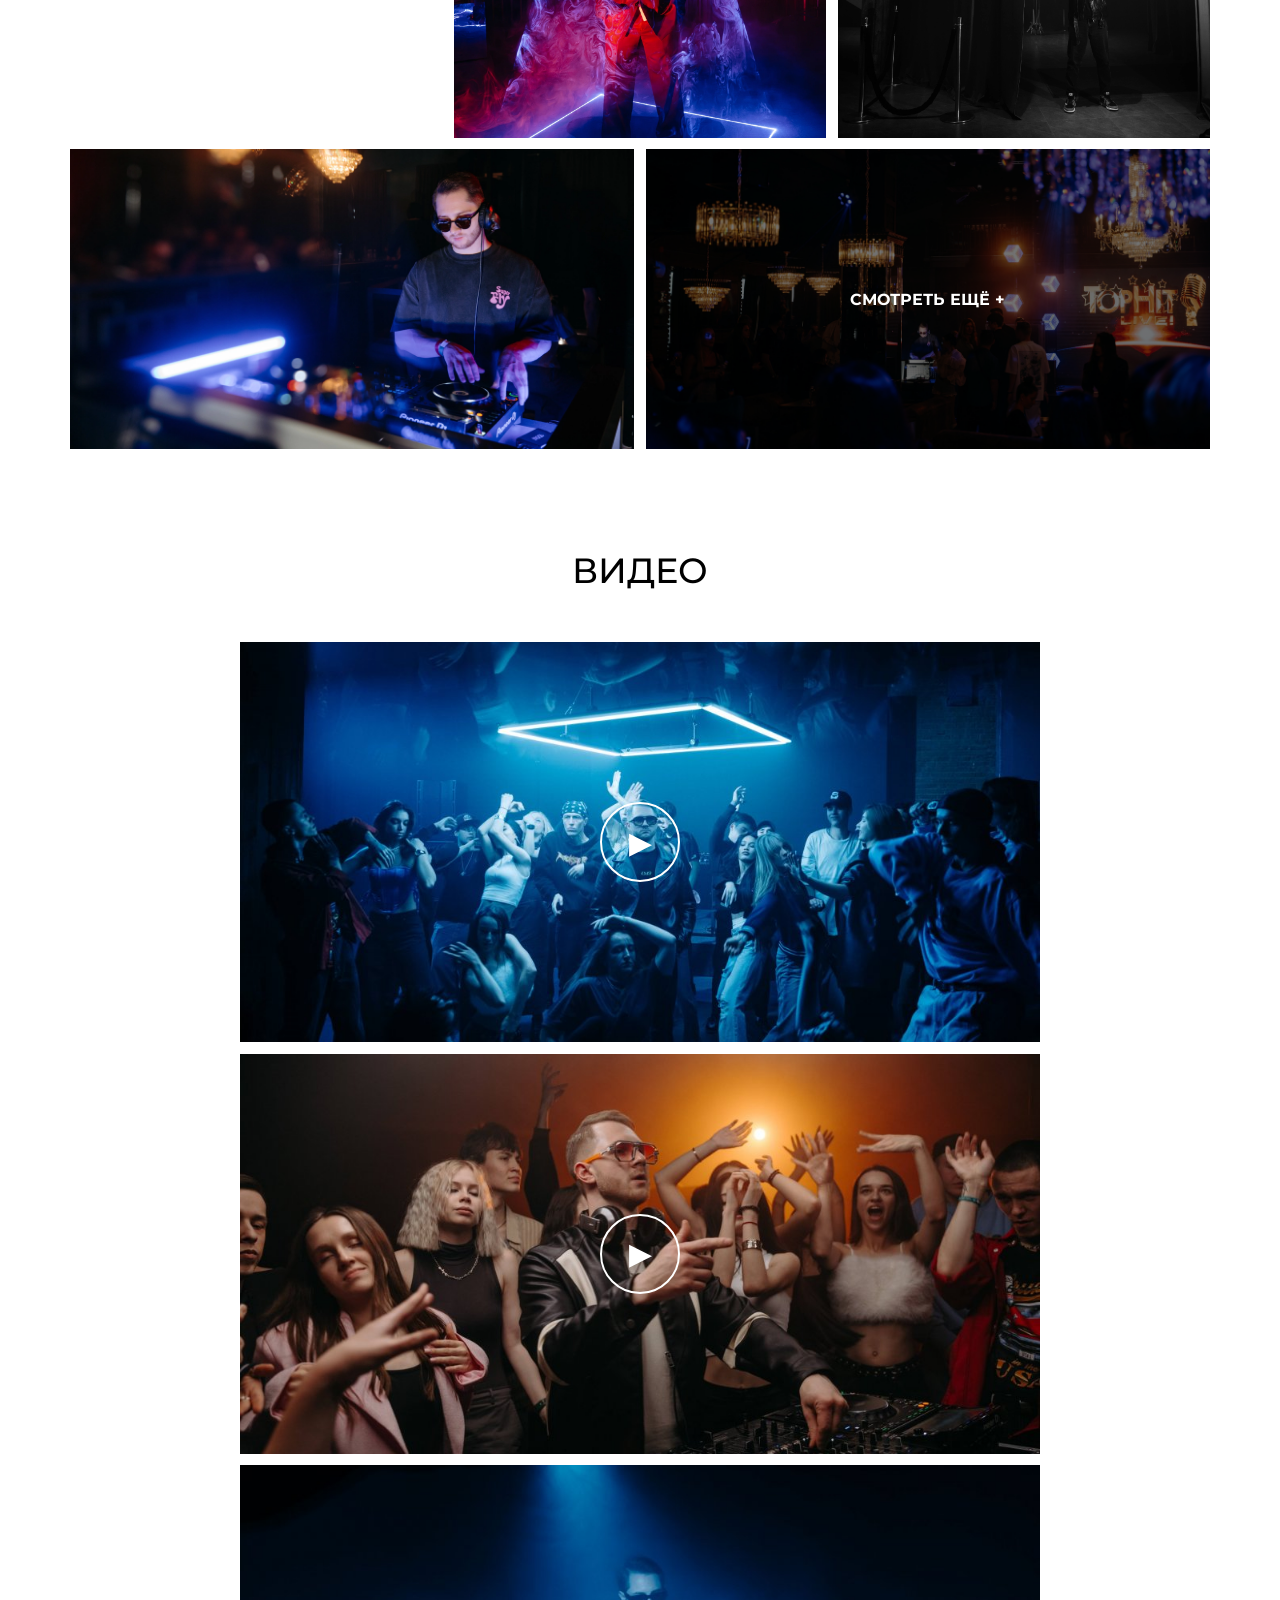
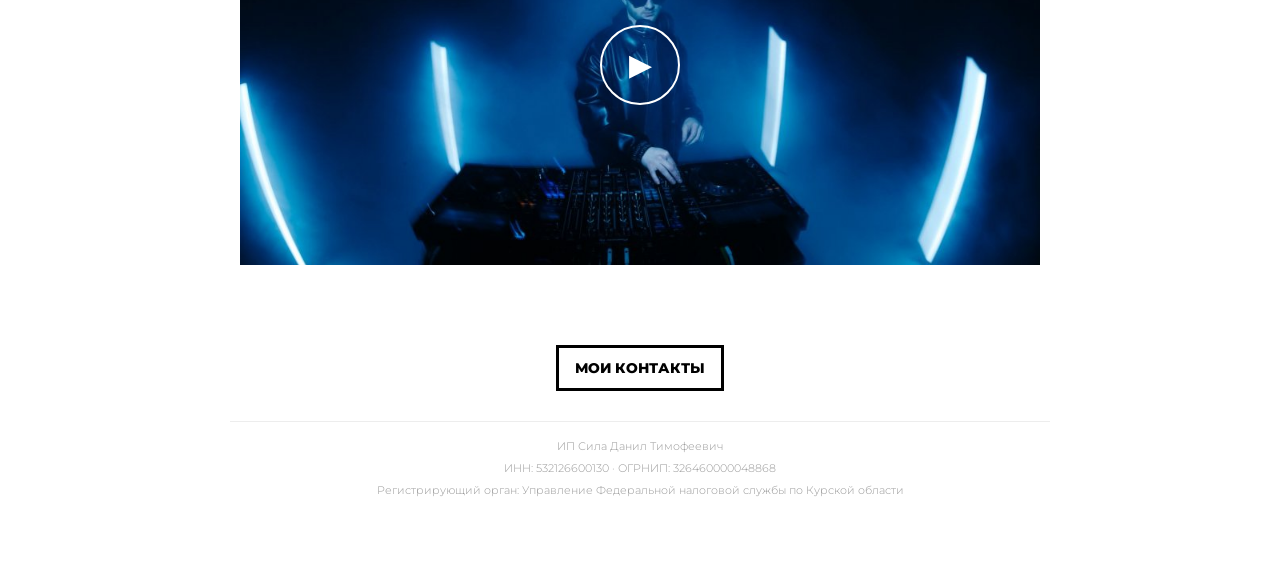
==== commit e3425bf6: "Update about.html" ====
--- a/about.html
+++ b/about.html
@@ -4,10 +4,10 @@
     <meta charset="UTF-8"/>
     <meta name="viewport" content="width=device-width, initial-scale=1.0"/>
     <link rel="shortcut icon" href="img/icons/favicon.png" type="image/x-icon"/>
-    <link rel="stylesheet" href="css/footer-header.css"/>
+    <link rel="stylesheet" href="css/footer-header.css?v=723"/>
     <link rel="stylesheet" href="css/reset.css"/>
     <link rel="stylesheet" href="css/fonts.css"/>
-    <link rel="stylesheet" href="css/about.css?v=997"/>
+    <link rel="stylesheet" href="css/about.css?v=004"/>
     <link rel="stylesheet" href="css/general.css"/>
     <title>Обо мне</title>
 </head>
@@ -213,9 +213,15 @@
         <div class="container container-footer">
             <a href="contact.html" class="btn-contact">мои контакты</a>
         </div>
+
+        <div class="legal-details" aria-label="Сведения об индивидуальном предпринимателе">
+            <p class="sila-legal-name">ИП Сила Данил Тимофеевич</p>
+            <p>ИНН: 532126600130 · ОГРНИП: 326460000048868</p>
+            <p>Регистрирующий орган: Управление Федеральной налоговой службы по Курской области</p>
+        </div>
     </footer>
 
-    <script src="js/gallery.js?v=2"></script>
+    <script src="js/gallery.js?v=002"></script>
     <script src="js/video-gallery.js"></script>
     <script src="js/main.js"></script>
 </body>
--- a/css/footer-header.css
+++ b/css/footer-header.css
@@ -180,6 +180,21 @@
     overflow:hidden !important;
     touch-action:none;
     height:100vh;
+}
+
+
+.legal-details {
+    width: calc(100% - 30px);
+    max-width: 820px;
+    margin: 30px auto 0;
+    padding: 19px 4px 0;
+    border-top: 1px solid #ededed;
+    text-align: center;
+    color: #999;
+    font-size: 11px;
+    font-weight: 300;
+    line-height: 1;
+    overflow-wrap: anywhere;
 }
 
 
@@ -282,9 +297,13 @@
 
     .nav-link-item {
         margin: 0;
-        margin-bottom: 25px;
+        margin-bottom: 50px;
         color: white;
         font-size: 25px;
+    }
+
+    .nav-link-item:last-child {
+        margin-bottom: 0;
     }
 
     .nav-link-active {
--- a/css/about.css
+++ b/css/about.css
@@ -261,6 +261,7 @@
   display: flex;
   justify-content: center;
   align-items: center;
+  z-index: 233;
 }
 
 .lightbox__arrow > span {
@@ -295,62 +296,100 @@
 }
 
 
-.modal {
-    position: fixed;
-    inset: 0;
-    background-color: rgba(255, 255, 255, .95);
-    display: flex;
-    justify-content: center;
-    align-items: center;
-    opacity: 0;
-    visibility: hidden;
-    transition:
-        opacity 0.3s ease,
-        visibility 0.3s ease;
-    z-index: 1000;
-    overflow: hidden;
-}
-
-.modal-show {
-    opacity: 1;
-    visibility: visible;
-}
-
 .modal{
     position:fixed;
     inset:0;
 
-    overflow:hidden;
+    background:rgba(255,255,255,.95);
 
     display:flex;
     justify-content:center;
     align-items:center;
 
-    background:rgba(255,255,255,.95);
+    overflow:hidden;
+
+    opacity:0;
+    visibility:hidden;
+
+    transition:
+    opacity .3s ease,
+    visibility .3s ease;
+
+    z-index:1000;
+}
+
+.modal-show{
+    opacity:1;
+    visibility:visible;
+}
+
+.modal-show .current-image{
+
+    animation:
+    photoOpen .45s cubic-bezier(.22,.61,.36,1);
+}
+
+
+
+@keyframes photoOpen{
+
+    from{
+
+        transform:
+        scale(.85);
+
+        opacity:0;
+
+    }
+
+    to{
+
+        transform:
+        scale(1);
+
+        opacity:1;
+
+    }
+
 }
 
 .lightbox__image{
 
     position:absolute;
+
+    width:auto;
+    height:auto;
 
     max-width:90%;
     max-height:90%;
 
     object-fit:contain;
 
+    will-change:transform;
+
     transition:
-    transform .45s cubic-bezier(.22,.61,.36,1);
-
-    will-change:transform;
+    transform .35s cubic-bezier(.22,.61,.36,1),
+    opacity .35s ease;
 }
 
 .current-image{
-    transform:translateX(0);
+
+    transform:
+    translateX(0)
+    scale(1);
+
+    z-index:2;
 }
 
 .next-image{
-    transform:translateX(150%);
-}
+
+    z-index:1;
+
+    transform:
+    translateX(120vw)
+    scale(1);
+}
+
 
 .modal__btn-close {
     position: fixed;
@@ -486,4 +525,24 @@
     .photo-w555,.photo-w278,.photo-w562-5,.photo-w370 {
         width: 100%;
     }
-}
+
+    .wrap-video {
+        margin-bottom: 14px;
+    }
+
+    .wrap-photo:hover::after {
+        background-color: rgba(0, 0, 0, 0);
+    }
+
+    .photo-gallery:hover {
+        transform: scale(1);
+    }
+
+    .show-more-item:hover .show-more-overlay {
+        background: rgba(0, 0, 0, 0);
+    }
+
+    .wrap-video:hover::after{
+        background:rgba(0,0,0,0);
+    }
+}
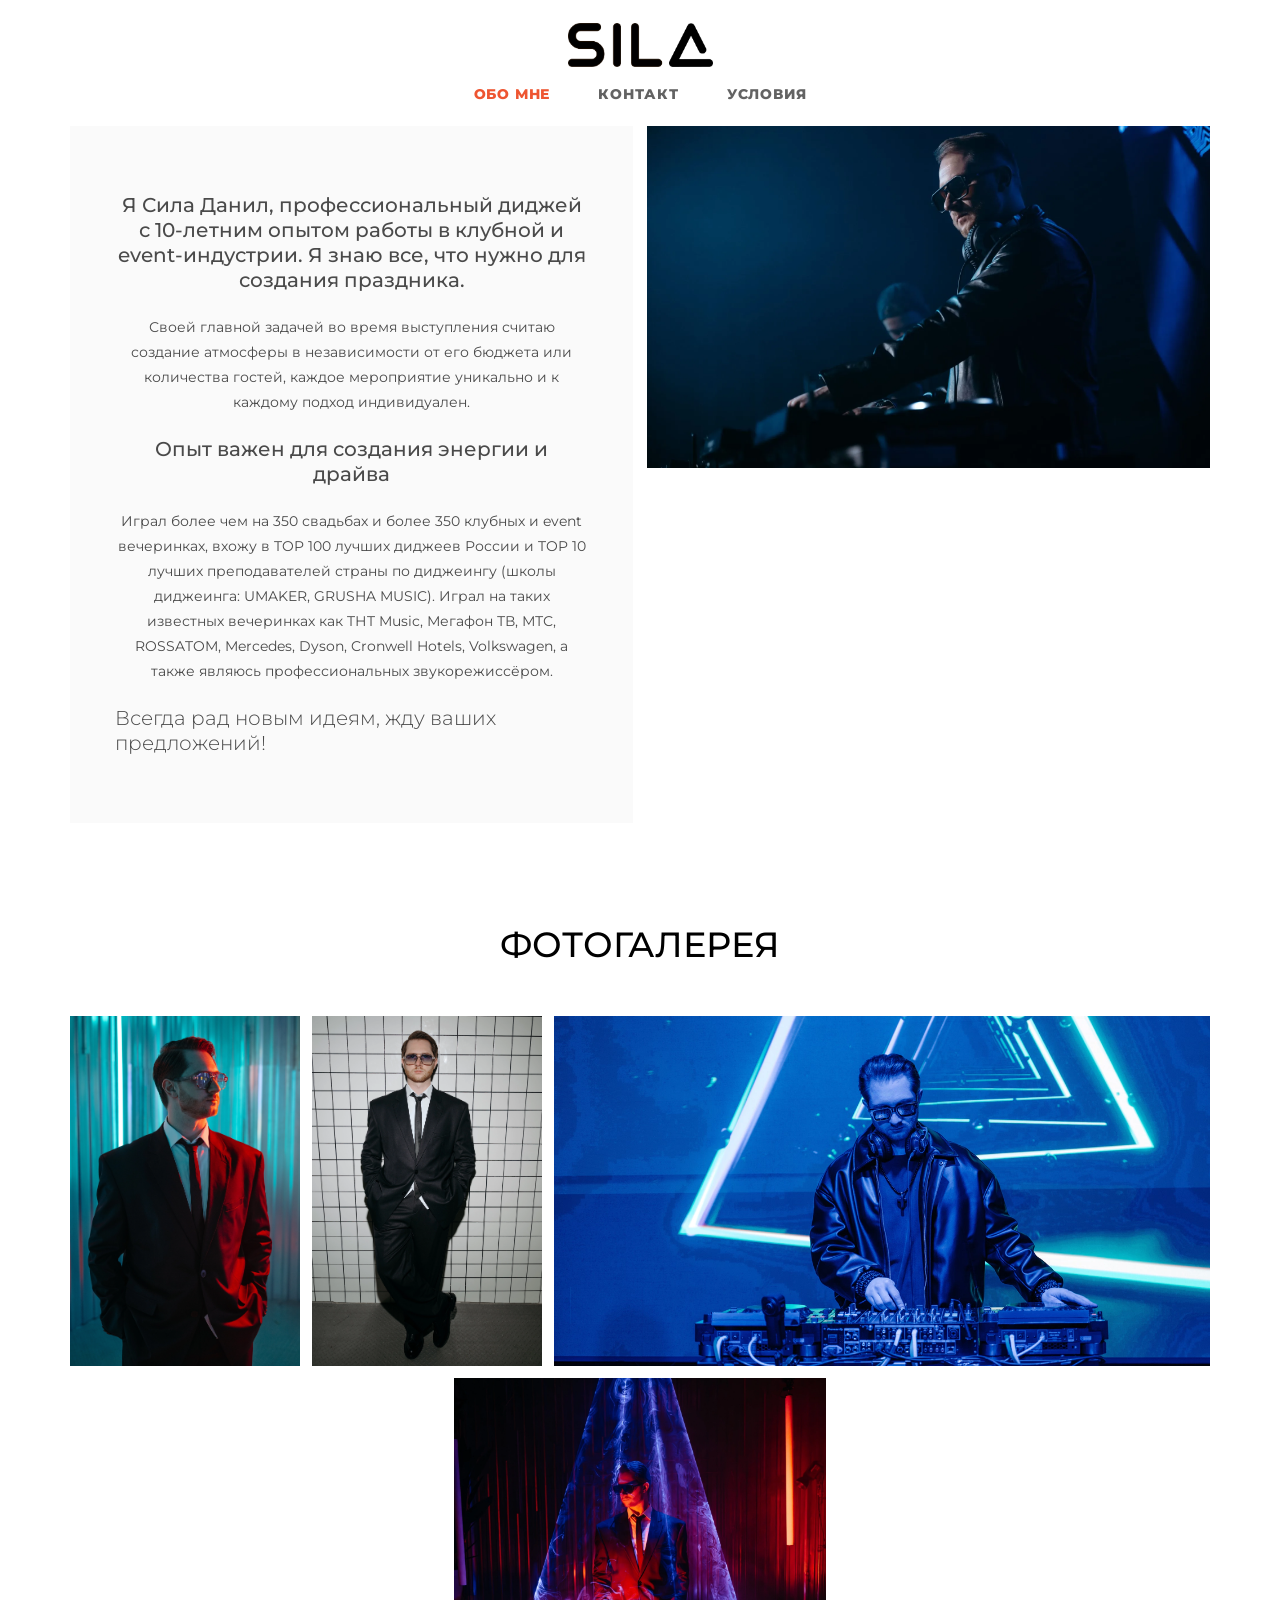
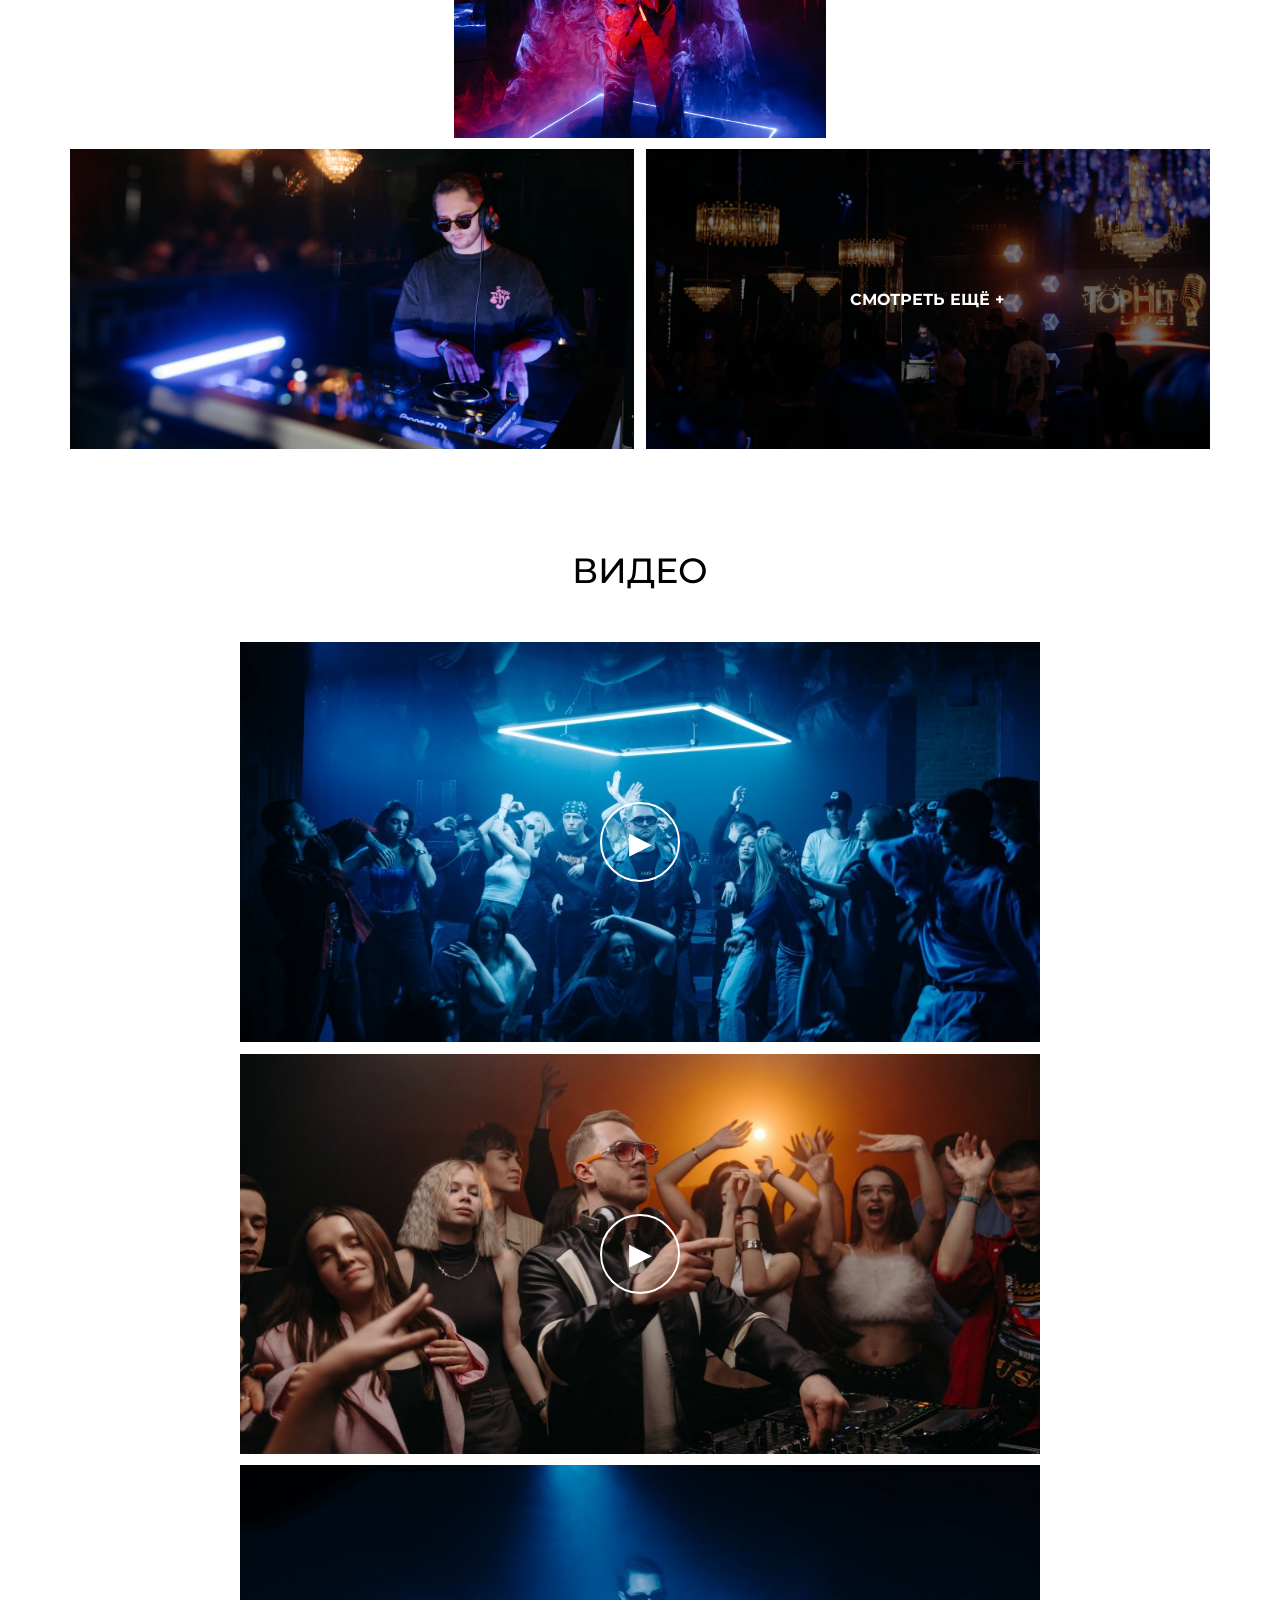
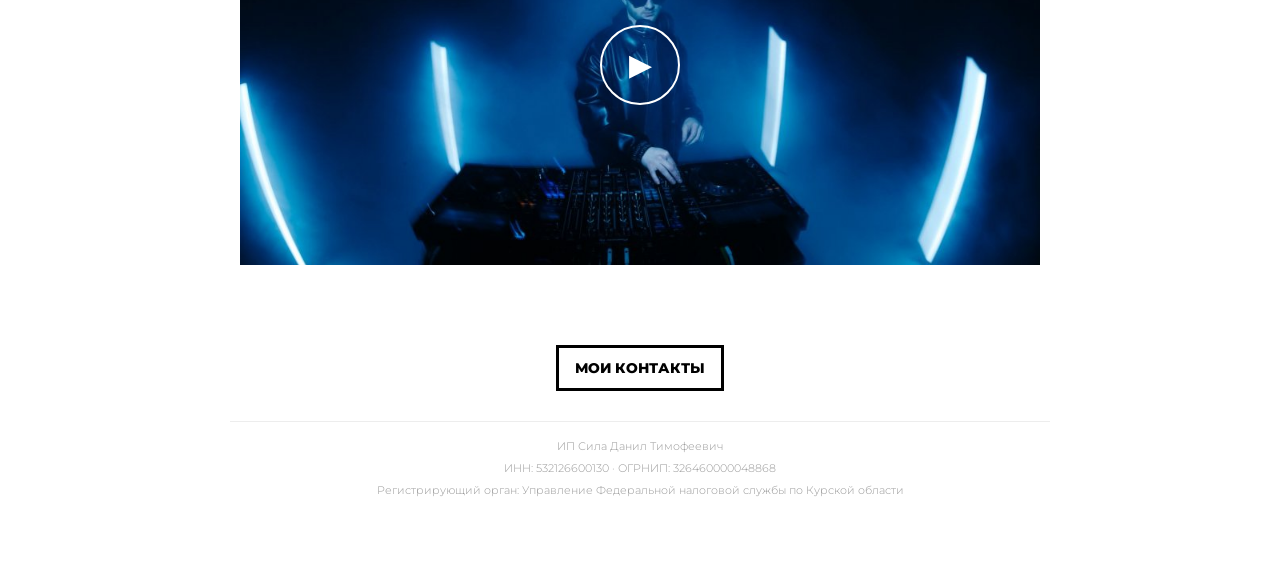
==== commit c34f758f: "Update about.html" ====
--- a/about.html
+++ b/about.html
@@ -4,7 +4,7 @@
     <meta charset="UTF-8"/>
     <meta name="viewport" content="width=device-width, initial-scale=1.0"/>
     <link rel="shortcut icon" href="img/icons/favicon.png" type="image/x-icon"/>
-    <link rel="stylesheet" href="css/footer-header.css?v=723"/>
+    <link rel="stylesheet" href="css/footer-header.css?v=977"/>
     <link rel="stylesheet" href="css/reset.css"/>
     <link rel="stylesheet" href="css/fonts.css"/>
     <link rel="stylesheet" href="css/about.css?v=004"/>
